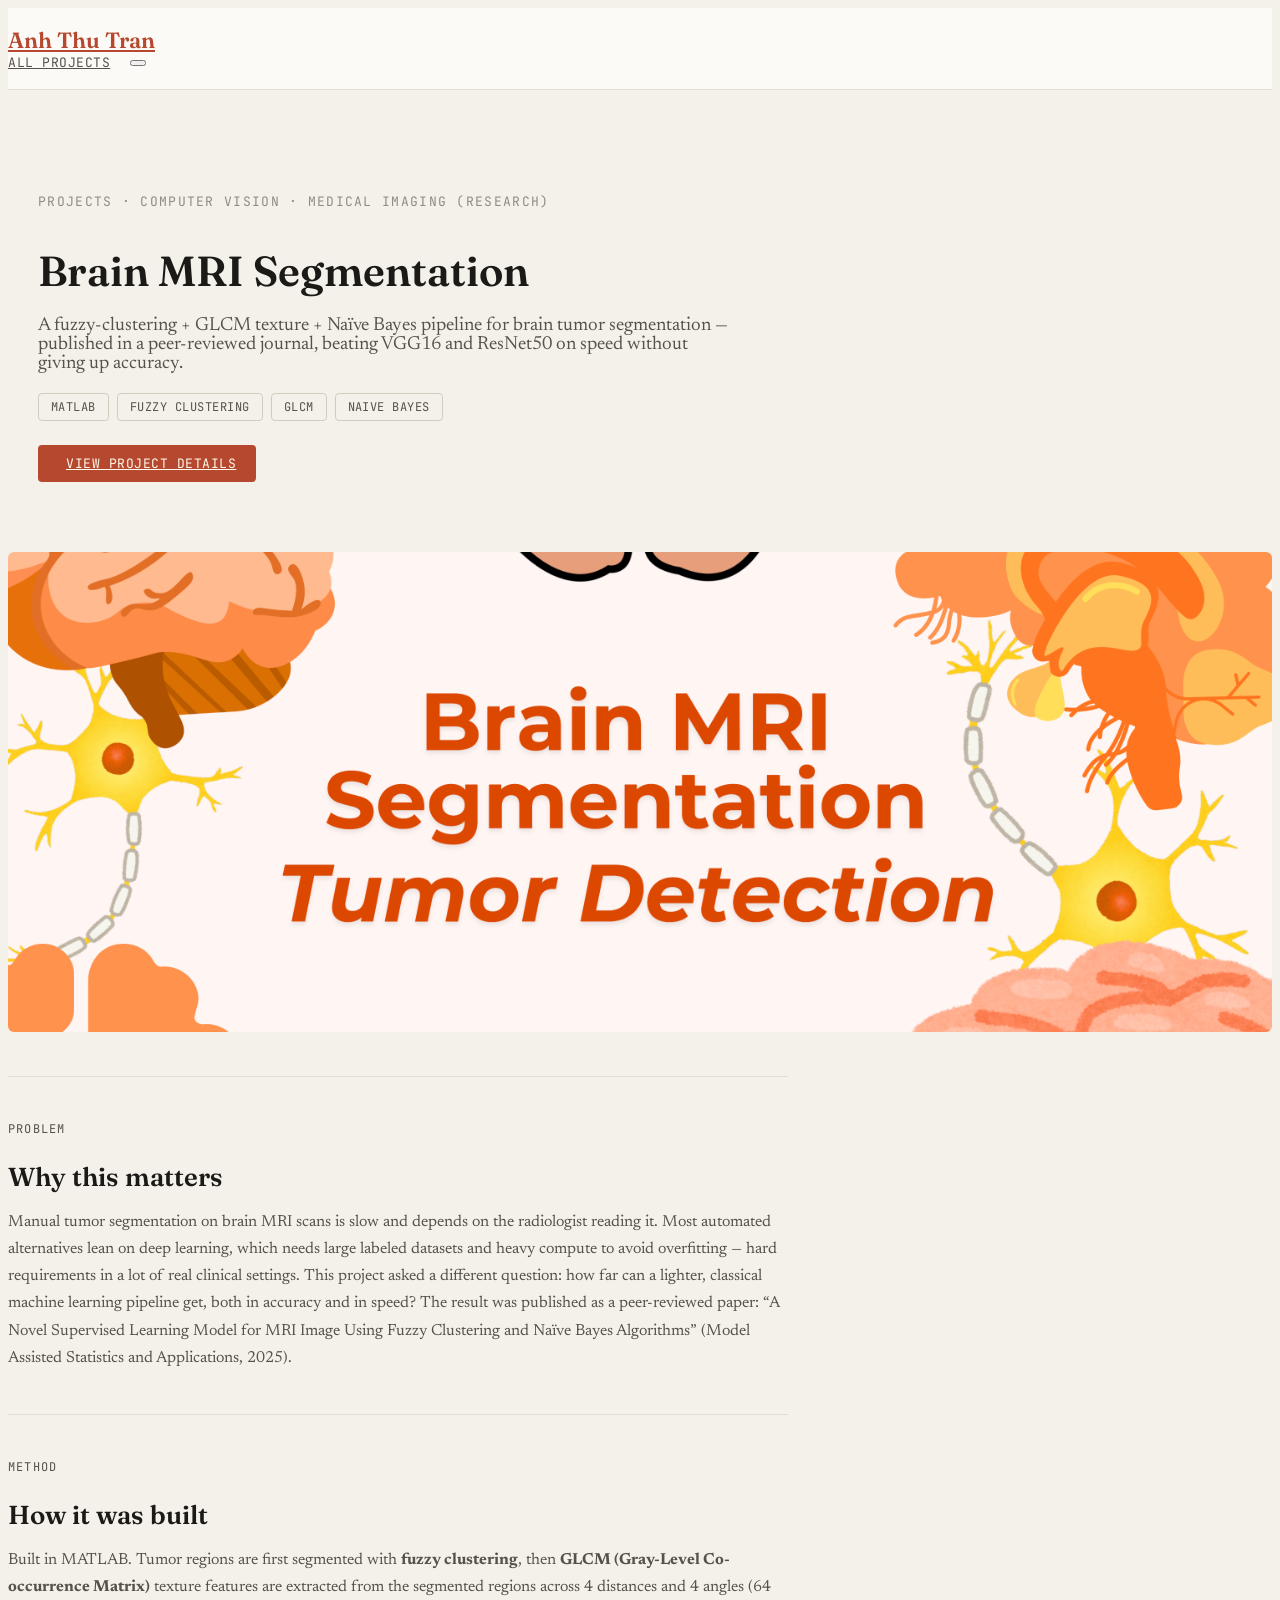
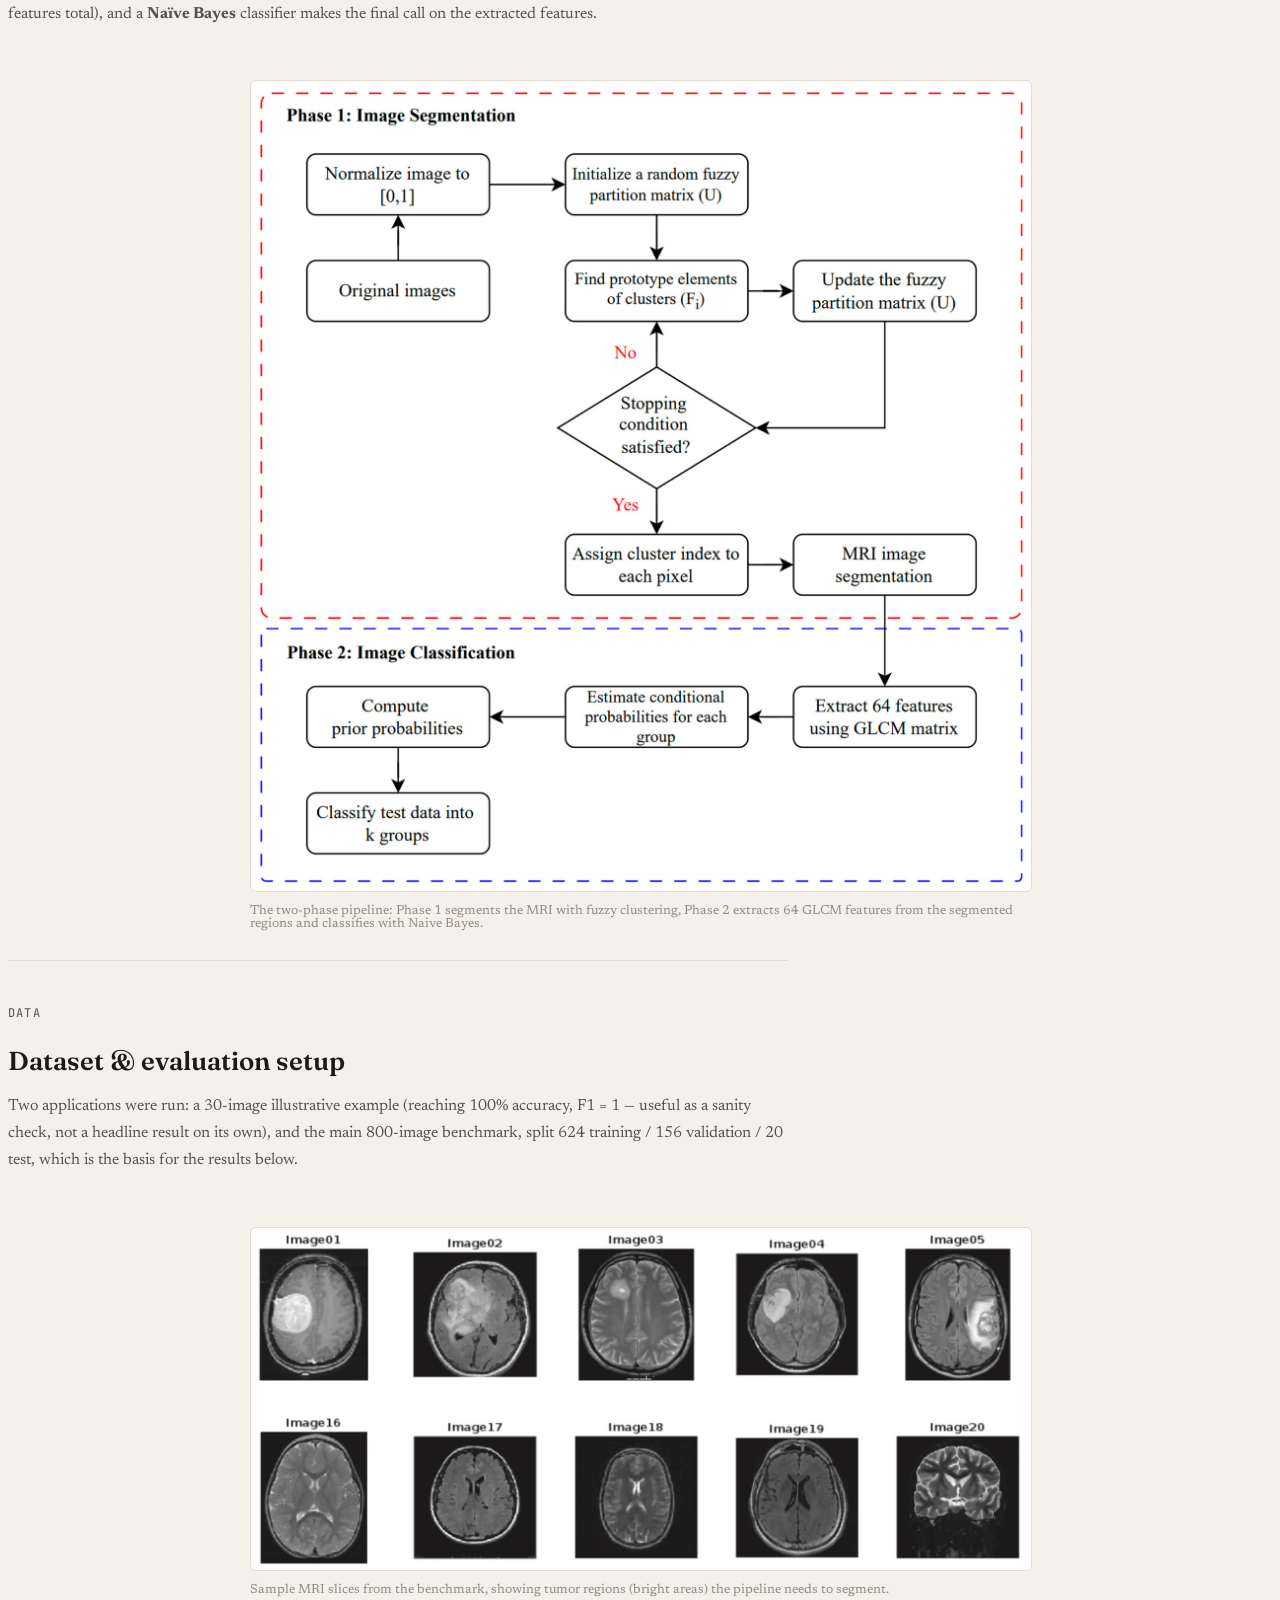
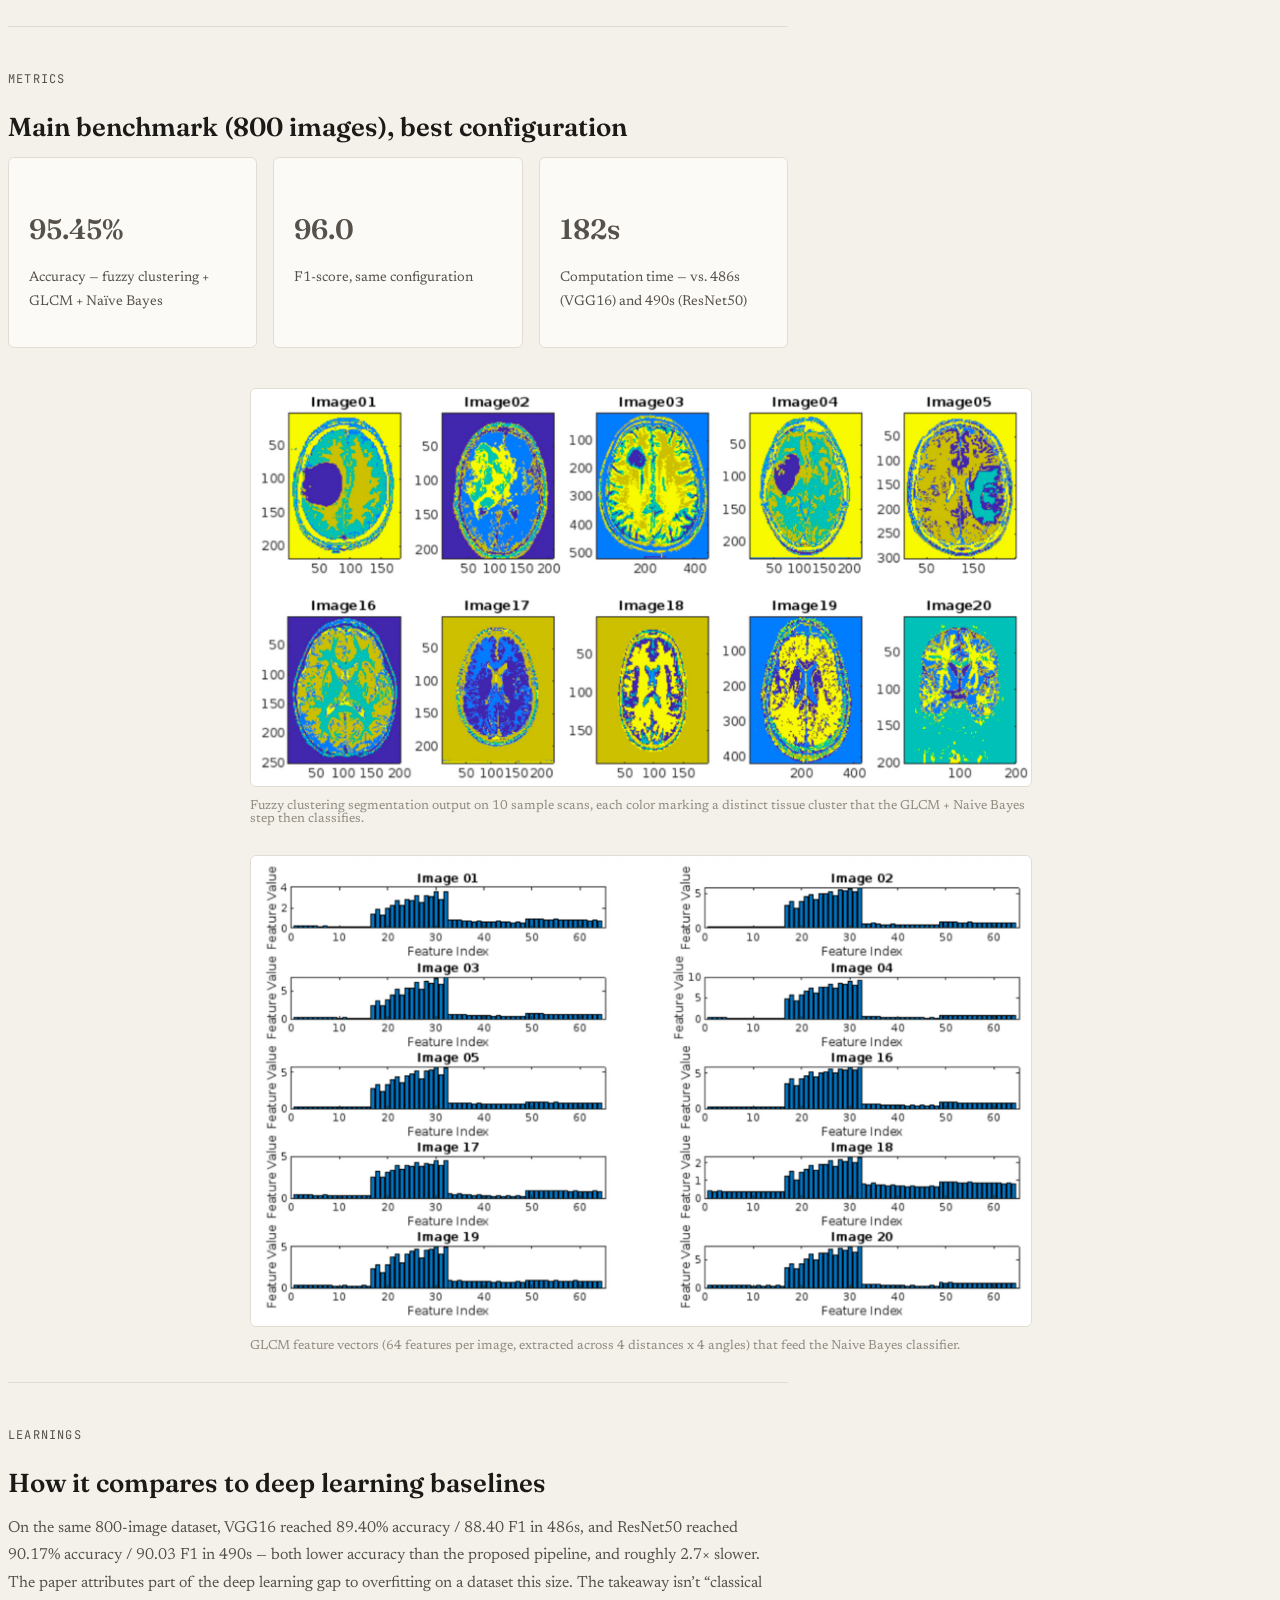
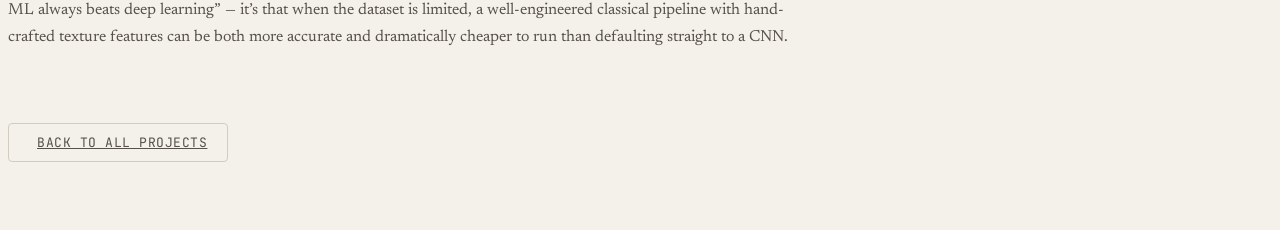
==== projects/brain-mri-segmentation.html @ 0e285e5b "Add project case-study pages with real charts, reorder & describe portfolio cards - Add 6 case-study" ====
<!DOCTYPE html>
<html lang="en">

<head>
  <script>
    (function () {
      var stored;
      try {
        stored = localStorage.getItem('theme');
      } catch (e) {
        stored = null;
      }
      var theme = stored || (window.matchMedia('(prefers-color-scheme: dark)').matches ? 'dark' : 'light');
      document.documentElement.setAttribute('data-theme', theme);
    })();
  </script>
  <link rel="icon" type="image/png" href="../favicon.png" />
  <meta charset="utf-8">
  <meta content="width=device-width, initial-scale=1.0" name="viewport">
  <title>Brain MRI Tumor Segmentation — Anh Thu Tran</title>
  <meta content="Case study: a fuzzy clustering + GLCM + Naive Bayes pipeline for brain MRI tumor segmentation, published in a peer-reviewed journal." name="description">
  <link
    href="https://fonts.googleapis.com/css2?family=Fraunces:opsz,wght@9..144,400;9..144,500;9..144,600&family=Newsreader:ital,opsz,wght@0,6..72,400;0,6..72,500;1,6..72,400&family=JetBrains+Mono:wght@400;500&display=swap"
    rel="stylesheet">
  <link href="../assets/vendor/bootstrap/css/bootstrap.min.css" rel="stylesheet">
  <link href="../assets/vendor/boxicons/css/boxicons.min.css" rel="stylesheet">
  <link href="../assets/css/style.css" rel="stylesheet">
  <link href="../assets/css/project-detail.css" rel="stylesheet">
</head>

<body class="project-page">

  <header class="project-topbar">
    <div class="container d-flex align-items-center justify-content-between">
      <a href="../index.html" class="project-topbar-brand">Anh Thu Tran</a>
      <div class="project-topbar-actions">
        <a href="../index.html#portfolio" class="project-back"><i class="bx bx-left-arrow-alt"></i> All Projects</a>
        <button type="button" id="theme-toggle" class="theme-toggle" aria-label="Toggle dark mode" title="Toggle dark mode">
          <i class="bx bx-moon"></i>
        </button>
      </div>
    </div>
  </header>

  <main class="project-detail">
    <section class="project-hero">
      <div class="container">
        <p class="project-eyebrow">Projects · Computer Vision · Medical Imaging (Research)</p>
        <h1>Brain MRI Segmentation</h1>
        <p class="project-tagline">A fuzzy-clustering + GLCM texture + Naïve Bayes pipeline for brain tumor segmentation — published in a peer-reviewed journal, beating VGG16 and ResNet50 on speed without giving up accuracy.</p>
        <div class="project-tags">
          <span>MATLAB</span>           <span>Fuzzy Clustering</span>           <span>GLCM</span>           <span>Naive Bayes</span>
        </div>
        <div class="project-links">
          <a href="https://drive.google.com/file/d/1sEVzjfC8QXPedDtXhEtJFzerBIo8bL_y/view?usp=sharing" target="_blank" class="project-btn"><i class="bx bx-file"></i> View Project Details</a>
        </div>
      </div>
    </section>

    <div class="project-hero-image container">
      <img src="../assets/img/project/brain-mri.png" alt="Brain MRI Segmentation cover" class="img-fluid">
    </div>

    <section class="project-section container">
      <p class="project-label">Problem</p>
      <h2>Why this matters</h2>
      <p>Manual tumor segmentation on brain MRI scans is slow and depends on the radiologist reading it. Most automated alternatives lean on deep learning, which needs large labeled datasets and heavy compute to avoid overfitting — hard requirements in a lot of real clinical settings. This project asked a different question: how far can a lighter, classical machine learning pipeline get, both in accuracy and in speed? The result was published as a peer-reviewed paper: “A Novel Supervised Learning Model for MRI Image Using Fuzzy Clustering and Naïve Bayes Algorithms” (Model Assisted Statistics and Applications, 2025).</p>
    </section>

    <section class="project-section container">
      <p class="project-label">Method</p>
      <h2>How it was built</h2>
      <p>Built in MATLAB. Tumor regions are first segmented with <strong>fuzzy clustering</strong>, then <strong>GLCM (Gray-Level Co-occurrence Matrix)</strong> texture features are extracted from the segmented regions across 4 distances and 4 angles (64 features total), and a <strong>Naïve Bayes</strong> classifier makes the final call on the extracted features.</p>
    </section>

    <div class="project-chart container">
      <img src="../assets/img/project/brain-mri-model-structure.png" alt="The two-phase pipeline: Phase 1 segments the MRI with fuzzy clustering, Phase 2 extracts 64 GLCM features from the segmented regions and classifies with Naive Bayes." class="img-fluid">
      <p class="project-chart-caption">The two-phase pipeline: Phase 1 segments the MRI with fuzzy clustering, Phase 2 extracts 64 GLCM features from the segmented regions and classifies with Naive Bayes.</p>
    </div>

    <section class="project-section container">
      <p class="project-label">Data</p>
      <h2>Dataset &amp; evaluation setup</h2>
      <p>Two applications were run: a 30-image illustrative example (reaching 100% accuracy, F1 = 1 — useful as a sanity check, not a headline result on its own), and the main 800-image benchmark, split 624 training / 156 validation / 20 test, which is the basis for the results below.</p>
    </section>

    <div class="project-chart container">
      <img src="../assets/img/project/brain-mri-data-sample.jpeg" alt="Sample MRI slices from the benchmark, showing tumor regions (bright areas) the pipeline needs to segment." class="img-fluid">
      <p class="project-chart-caption">Sample MRI slices from the benchmark, showing tumor regions (bright areas) the pipeline needs to segment.</p>
    </div>

    <section class="project-section project-section-results container">
      <p class="project-label">Metrics</p>
      <h2>Main benchmark (800 images), best configuration</h2>
      <div class="project-stat-grid">
        <div class="project-stat-card">
          <p class="project-stat-value">95.45%</p>
          <p class="project-stat-caption">Accuracy — fuzzy clustering + GLCM + Naïve Bayes</p>
        </div>         <div class="project-stat-card">
          <p class="project-stat-value">96.0</p>
          <p class="project-stat-caption">F1-score, same configuration</p>
        </div>         <div class="project-stat-card">
          <p class="project-stat-value">182s</p>
          <p class="project-stat-caption">Computation time — vs. 486s (VGG16) and 490s (ResNet50)</p>
        </div>
      </div>
    </section>

    <div class="project-chart container">
      <img src="../assets/img/project/brain-mri-segmentation-output.png" alt="Fuzzy clustering segmentation output on 10 sample scans, each color marking a distinct tissue cluster that the GLCM + Naive Bayes step then classifies." class="img-fluid">
      <p class="project-chart-caption">Fuzzy clustering segmentation output on 10 sample scans, each color marking a distinct tissue cluster that the GLCM + Naive Bayes step then classifies.</p>
    </div>

    <div class="project-chart container">
      <img src="../assets/img/project/brain-mri-glcm-features.png" alt="GLCM feature vectors (64 features per image, extracted across 4 distances x 4 angles) that feed the Naive Bayes classifier." class="img-fluid">
      <p class="project-chart-caption">GLCM feature vectors (64 features per image, extracted across 4 distances x 4 angles) that feed the Naive Bayes classifier.</p>
    </div>

    <section class="project-section container">
      <p class="project-label">Learnings</p>
      <h2>How it compares to deep learning baselines</h2>
      <p>On the same 800-image dataset, VGG16 reached 89.40% accuracy / 88.40 F1 in 486s, and ResNet50 reached 90.17% accuracy / 90.03 F1 in 490s — both lower accuracy than the proposed pipeline, and roughly 2.7× slower. The paper attributes part of the deep learning gap to overfitting on a dataset this size. The takeaway isn’t “classical ML always beats deep learning” — it’s that when the dataset is limited, a well-engineered classical pipeline with hand-crafted texture features can be both more accurate and dramatically cheaper to run than defaulting straight to a CNN.</p>
    </section>

    <div class="project-footer-nav container">
      <a href="../index.html#portfolio" class="project-btn project-btn-ghost"><i class="bx bx-left-arrow-alt"></i> Back to all projects</a>
    </div>
  </main>

  <script src="../assets/js/theme.js"></script>
</body>

</html>
---- assets/css/style.css ----
/**
* Template Name: Personal - v2.1.0
* Template URL: https://bootstrapmade.com/personal-free-resume-bootstrap-template/
* Author: BootstrapMade.com
* License: https://bootstrapmade.com/license/
*/

:root {
  --bg: #f4f1ea;
  --paper: #fbfaf6;
  --ink: #1c1a17;
  --ink-soft: #56514a;
  --ink-faint: #928b80;
  --line: #e2ddd2;
  --line-strong: #d2ccbe;
  --accent: #b5482e;
  --accent-soft: #e9d9d2;
  --accent-bright: #c9633f;
  --accent-strong: #9d3e28;
  --accent-deep: #8f3925;
  --good: #4f7a4a;
  --good-bright: #5d8a57;
  --good-deep: #37562f;
  --on-accent: #fff8ea;
}

:root[data-theme="dark"] {
  --bg: #1f1e1c;
  --paper: #2a2926;
  --ink: #ede9de;
  --ink-soft: #c9c6bd;
  --ink-faint: #8c8983;
  --line: #3a3936;
  --line-strong: #46453f;
  --accent: #d97757;
  --accent-soft: #3a2e28;
  --accent-bright: #e2916f;
  --accent-strong: #c8663f;
  --accent-deep: #b85f3f;
  --good: #6f9a68;
  --good-bright: #85b17d;
  --good-deep: #547d4d;
  --on-accent: #fff8ea;
}

/*--------------------------------------------------------------
# General
--------------------------------------------------------------*/
body {
  font-family: "Newsreader", Georgia, serif;
  color: var(--ink);
  position: relative;
  background: transparent;
}

body::before {
  content: "";
  position: fixed;
  background: var(--bg);
  background-size: cover;
  left: 0;
  right: 0;
  top: 0;
  height: 100vh;
}

@media (min-width: 1024px) {
  body::before {
    background-attachment: fixed;
  }
}

a {
  color: var(--accent);
}

a:hover {
  color: var(--accent);
  text-decoration: none;
}

h1, h2, h3, h4, h5, h6 {
  font-family: "Fraunces", Georgia, serif;
}

/*--------------------------------------------------------------
# Header
--------------------------------------------------------------*/
#header {
  transition: ease-in-out 0s;
  position: relative;
  height: 100vh;
  display: flex;
  align-items: center;
  z-index: 997;
  overflow-y: auto;
}

#header * {
  transition: ease-in-out 0s;
}

#header h1 {
  font-size: 48px;
  margin-top: 0px;
  padding: 0;
  line-height: 1;
  font-weight: 600;
  font-family: "Fraunces", Georgia, serif;
}

#header h1 a, #header h1 a:hover {
  color: var(--accent);
  line-height: 1;
  display: inline-block;
}

#header h2 {
  font-size: 24px;
  margin-top: 20px;
  color: var(--ink);
}

#header h2 span {
  color: var(--accent);
  border-bottom: 2px solid var(--accent-strong);
  padding-bottom: 6px;
}

#header img {
  padding: 0;
  margin: 0;
}

#header .social-links {
  margin-top: 40px;
  display: flex;
}

#header .social-links a {
  font-size: 16px;
  display: flex;
  justify-content: center;
  align-items: center;
  background: var(--good);
  color: var(--on-accent);
  line-height: 1;
  margin-right: 8px;
  border-radius: 50%;
  width: 40px;
  height: 40px;
}

#header .social-links a:hover {
  background: var(--accent-strong);
}

#header .theme-toggle {
  font-size: 16px;
  display: flex;
  justify-content: center;
  align-items: center;
  background: var(--accent);
  color: var(--on-accent);
  line-height: 1;
  border: none;
  border-radius: 50%;
  width: 40px;
  height: 40px;
  padding: 0;
  cursor: pointer;
  margin-top: 15px;
  transition: background 0.3s;
}

#header .theme-toggle:hover {
  background: var(--accent-strong);
}

#header.header-top .theme-toggle {
  margin-top: 0;
}

@media (max-width: 992px) {
  #header h1 {
    font-size: 36px;
  }
  #header h2 {
    font-size: 20px;
    line-height: 30px;
  }
  #header .social-links {
    margin-top: 15px;
  }
  #header .container {
    display: flex;
    flex-direction: column;
    align-items: center;
  }
}

/*--------------------------------------------------------------
# Navigation Menu
--------------------------------------------------------------*/
/* Desktop Navigation */
.nav-menu {
  margin-top: 35px;
}

.nav-menu ul {
  display: flex;
  margin: 0;
  padding: 0;
  list-style: none;
}

.nav-menu li + li {
  margin-left: 30px;
}

.nav-menu a {
  display: block;
  position: relative;
  color: var(--ink);
  font-size: 13px;
  font-family: "JetBrains Mono", monospace;
  font-weight: 500;
  text-transform: uppercase;
  letter-spacing: 0.04em;
}

.nav-menu a:before {
  content: "";
  position: absolute;
  width: 0;
  height: 2px;
  bottom: -4px;
  left: 0;
  background-color: var(--good);
  visibility: hidden;
  width: 0px;
  transition: all 0.3s ease-in-out 0s;
}

.nav-menu a:hover:before, .nav-menu li:hover > a:before, .nav-menu .active > a:before {
  visibility: visible;
  width: 25px;
}

.nav-menu a:hover, .nav-menu .active > a, .nav-menu li:hover > a {
  color: var(--accent);
  text-decoration: none;
}

/* Mobile Navigation */
.mobile-nav-toggle {
  position: fixed;
  right: 15px;
  top: 15px;
  z-index: 9998;
  border: 0;
  background: none;
  font-size: 24px;
  transition: all 0.4s;
  outline: none !important;
  line-height: 1;
  cursor: pointer;
  text-align: right;
}

.mobile-nav-toggle i {
  color: var(--accent);
}

.mobile-nav {
  position: fixed;
  top: 55px;
  right: 15px;
  bottom: 15px;
  left: 15px;
  z-index: 9999;
  overflow-y: auto;
  background: var(--paper);
  transition: ease-in-out 0s;
  opacity: 0;
  visibility: hidden;
  border-radius: 10px;
  padding: 10px 0;
  border: 2px solid rgba(255, 255, 255, 0.12);
}

.mobile-nav * {
  margin: 0;
  padding: 0;
  list-style: none;
}

.mobile-nav a {
  display: block;
  position: relative;
  color: var(--ink);
  padding: 10px 20px;
  font-weight: 500;
  outline: none;
}

.mobile-nav a:hover, .mobile-nav .active > a, .mobile-nav li:hover > a {
  color: var(--accent-strong);
  text-decoration: none;
}

.mobile-nav-overly {
  width: 100%;
  height: 100%;
  z-index: 9997;
  top: 0;
  left: 0;
  position: fixed;
  background: rgba(9, 9, 9, 0.6);
  overflow: hidden;
  display: none;
  transition: ease-in-out 0s;
}

.mobile-nav-active {
  overflow: hidden;
}

.mobile-nav-active .mobile-nav {
  opacity: 1;
  visibility: visible;
}

.mobile-nav-active .mobile-nav-toggle i {
  color: var(--ink);
}

/* Header Top */
#header.header-top {
  height: 90px;
  position: fixed;
  left: 0;
  top: 0;
  right: 0;
  background: var(--bg);
}

#header.header-top .social-links, #header.header-top h2 {
  display: none;
}

#header.header-top h1 {
  font-size: 22px;
  white-space: nowrap;
  flex-shrink: 0;
}

#header.header-top .container {
  display: flex;
  /* explicit row: overrides the 992px column rule for #header .container in the sticky state */
  flex-direction: row;
  align-items: center;
  justify-content: space-between;
  gap: 24px;
}

#header.header-top .nav-menu {
  margin: 0;
}

@media (max-width: 768px) {
  #header.header-top {
    height: 60px;
  }
  #header.header-top h1 {
    font-size: 18px;
  }
}

/*--------------------------------------------------------------
# Sections General
--------------------------------------------------------------*/
section {
  overflow: hidden;
  position: absolute;
  width: 100%;
  top: 140px;
  bottom: 100%;
  opacity: 0;
  z-index: 2;
}

section.section-show {
  top: 70px;
  bottom: auto;
  opacity: 1;
  padding-bottom: 0px;
}

section .container {
  background: rgba(0, 0, 0, 0);
  padding: 30px;
}

@media (max-width: 768px) {
  section {
    top: 120px;
  }
  section.section-show {
    top: 80px;
  }
}

.section-title h2 {
  font-size: 13px;
  font-weight: 500;
  padding: 0;
  line-height: 1px;
  margin: 0 0 20px 0;
  letter-spacing: 0.1em;
  text-transform: uppercase;
  color: var(--ink);
  font-family: "JetBrains Mono", monospace;
}

.section-title h2::after {
  content: "";
  width: 120px;
  height: 1px;
  display: inline-block;
  background: var(--line-strong);
  margin: 4px 10px;
}

.section-title p {
  margin: 0;
  margin: -15px 0 15px 0;
  font-size: 36px;
  font-weight: 600;
  text-transform: uppercase;
  font-family: "Fraunces", Georgia, serif;
  color: var(--ink);
}

/*--------------------------------------------------------------
# About
--------------------------------------------------------------*/
.about-me .content h3 {
  font-weight: 600;
  font-size: 26px;
  color: var(--accent-strong);
}

.about-me .content ul {
  list-style: none;
  padding: 0;
}

.about-me .content ul li {
  padding-bottom: 10px;
}

.about-me .content ul i {
  font-size: 20px;
  padding-right: 2px;
  color: var(--accent-strong);
}

.about-me .content p:last-child {
  margin-bottom: 0;
}

/*--------------------------------------------------------------
# Counts
--------------------------------------------------------------*/
.counts {
  padding: 70px 0 60px;
}

.counts .count-box {
  padding: 30px 30px 25px 30px;
  width: 100%;
  position: relative;
  text-align: center;
  background: rgba(255, 255, 255, 0.08);
}

.counts .count-box i {
  position: absolute;
  top: -25px;
  left: 50%;
  transform: translateX(-50%);
  font-size: 24px;
  background: ;
  padding: 12px;
  color: #930500;
  border-radius: 50px;
}

.counts .count-box span {
  font-size: 36px;
  display: block;
  font-weight: 600;
  color: #2c3f70;
}

.counts .count-box p {
  padding: 0;
  margin: 0;
  font-family: "Raleway", sans-serif;
  font-size: 14px;
}

/*--------------------------------------------------------------
# Skills
--------------------------------------------------------------*/
.skills .progress {
  height: 50px;
  display: block;
  background: none;
}

.skills .progress .skill {
  padding: 0;
  margin: 0 0 6px 0;
  text-transform: uppercase;
  display: block;
  font-weight: 600;
  font-family: "Poppins", sans-serif;
  color: #2c3f70;
}

.skills .progress .skill .val {
  float: right;
  font-style: normal;
}

.skills .progress-bar-wrap {
  background: rgba(255, 255, 255, 0.15);
}

.skills .progress-bar {
  width: 1px;
  height: 10px;
  transition: .9s;
  background-color: #930500;
}

/*--------------------------------------------------------------
# Interests
--------------------------------------------------------------*/
.interests .icon-box {
  display: flex;
  align-items: center;
  padding: 20px;
  background: var(--paper);
  transition: ease-in-out 0.3s;
}


.interests .icon-box i {
  font-size: 32px;
  padding-right: 10px;
  line-height: 1;
}

.interests .icon-box h3 {
  font-weight: 600;
  margin: 0;
  padding: 0;
  line-height: 1;
  font-size: 16px;
  color: var(--ink);
}

.interests .icon-box:hover {
  background: var(--accent-soft);
}

/*--------------------------------------------------------------
# Testimonials
--------------------------------------------------------------*/
.testimonials .testimonial-item {
  box-sizing: content-box;
  min-height: 320px;
}

.testimonials .testimonial-item .testimonial-img {
  width: 90px;
  border-radius: 50%;
  margin: -40px 0 0 40px;
  position: relative;
  z-index: 2;
  border: 6px solid rgba(255, 255, 255, 0.12);
}

.testimonials .testimonial-item h3 {
  font-size: 18px;
  font-weight: bold;
  margin: 10px 0 5px 45px;
  color: #2c3f70;
}

.testimonials .testimonial-item h4 {
  font-size: 14px;
  color: #999;
  margin: 0 0 0 45px;
}

.testimonials .testimonial-item .quote-icon-left, .testimonials .testimonial-item .quote-icon-right {
  color: rgba(255, 255, 255, 0.25);
  font-size: 26px;
}

.testimonials .testimonial-item .quote-icon-left {
  display: inline-block;
  left: -5px;
  position: relative;
}

.testimonials .testimonial-item .quote-icon-right {
  display: inline-block;
  right: -5px;
  position: relative;
  top: 10px;
}

.testimonials .testimonial-item p {
  font-style: italic;
  margin: 0 15px 0 15px;
  padding: 20px 20px 60px 20px;
  background: ;
  position: relative;
  border-radius: 6px;
  position: relative;
  z-index: 1;
}

.testimonials .owl-nav, .testimonials .owl-dots {
  margin-top: 5px;
  text-align: center;
}

.testimonials .owl-dot {
  display: inline-block;
  margin: 0 5px;
  width: 12px;
  height: 12px;
  border-radius: 50%;
  background-color: rgba(255, 255, 255, 0.3) !important;
}

.testimonials .owl-dot.active {
  background-color: #930500 !important;
}

@media (max-width: 767px) {
  .testimonials {
    margin: 30px 10px;
  }
}

/*--------------------------------------------------------------
# Resume
--------------------------------------------------------------*/
.resume .resume-title {
  font-size: 26px;
  font-weight: 700;
  margin-top: 20px;
  margin-bottom: 20px;
  color: #2c3f70;
}

.resume .resume-item {
  padding: 0 0 20px 20px;
  margin-top: -2px;
  border-left: 2px solid rgba(255, 255, 255, 0.2);
  position: relative;
}

.resume .resume-item h4 {
  line-height: 18px;
  font-size: 18px;
  font-weight: 600;
  text-transform: uppercase;
  font-family: "Poppins", sans-serif;
  color: #930500;
  margin-bottom: 10px;
}

.resume .resume-item h5 {
  font-size: 16px;
  background: rgba(255, 255, 255, 0.15);
  padding: 5px 15px;
  display: inline-block;
  font-weight: 600;
  margin-bottom: 10px;
}

.resume .resume-item ul {
  padding-left: 20px;
}

.resume .resume-item ul li {
  padding-bottom: 10px;
}

.resume .resume-item:last-child {
  padding-bottom: 0;
}

.resume .resume-item::before {
  content: "";
  position: absolute;
  width: 16px;
  height: 16px;
  border-radius: 50px;
  left: -9px;
  top: 0;
  background: #9e7f25;
  border: 2px solid #9e7f25;
}

/*--------------------------------------------------------------
# Services
--------------------------------------------------------------*/
.services .icon-box {
  text-align: center;
  background: var(--paper);
  padding: 40px 40px;
  transition: all ease-in-out 0.3s;
  margin: 10px
}

.services .icon-box .icon {
  margin: 0 auto;
  width: 64px;
  height: 64px;
  background: var(--accent-strong);
  border-radius: 5px;
  transition: all .3s ease-out 0s;
  display: flex;
  align-items: center;
  justify-content: center;
  margin-bottom: 20px;
  transform-style: preserve-3d;
}

.services .icon-box .icon i {
  color: var(--on-accent);
  font-size: 28px;
}

.services .icon-box .icon::before {
  position: absolute;
  content: '';
  left: -8px;
  top: -8px;
  height: 100%;
  width: 100%;
  background: rgba(255, 255, 255, 0.15);
  border-radius: 5px;
  transition: all .3s ease-out 0s;
  transform: translateZ(-1px);
}

.services .icon-box h4 {
  font-weight: 600;
  margin-bottom: 15px;
  font-size: 24px;
}

.services .icon-box h4 a {
  color: var(--ink);
}

.services .icon-box p {
  line-height: 24px;
  font-size: 14px;
  margin-bottom: 0;
}

.services .icon-box:hover {
  background: var(--accent-soft);
  border-color: var(--accent-strong);
}

.services .icon-box:hover .icon {
  background: var(--ink);
}

.services .icon-box:hover .icon i {
  color: var(--accent-strong);
}

.services .icon-box:hover .icon::before {
  background: var(--accent-soft);
}

.services .icon-box:hover h4 a, .services .icon-box:hover p {
  color: var(--accent);
}

.services .icon-box.text-left {
  text-align: left;
}

.services .icon-box.text-left .icon {
  margin: 0 0 20px 0;
}

/* Collapsible cert details styling */
.cert-details {
  border-top: 1px solid var(--line);
  margin-top: 15px;
  padding-top: 15px;
}

.cert-details summary {
  list-style: none; /* Hide default arrow */
  display: flex;
  align-items: center;
  justify-content: space-between;
  cursor: pointer;
  color: var(--accent);
  font-weight: 500;
  font-size: 14px;
  user-select: none;
  outline: none;
}

.cert-details summary::-webkit-details-marker {
  display: none; /* Hide default arrow in Safari */
}

.cert-details summary::after {
  content: "+";
  font-size: 16px;
  font-weight: bold;
  transition: transform 0.2s ease;
  color: var(--accent);
}

.cert-details[open] summary::after {
  content: "−";
}

.cert-details .description {
  margin-top: 12px;
  animation: slideDown 0.25s ease-out;
}

@keyframes slideDown {
  from {
    opacity: 0;
    transform: translateY(-5px);
  }
  to {
    opacity: 1;
    transform: translateY(0);
  }
}

/*--------------------------------------------------------------
# Portfolio
--------------------------------------------------------------*/
.portfolio .portfolio-item {
  margin-bottom: 30px;
}

.portfolio .portfolio-item h4 {
  display: flex;
  align-items: center;
  justify-content: center;
  min-height: 58px;
  margin-bottom: 15px;
  padding: 0 10px;
}

.portfolio #portfolio-flters {
  padding: 0;
  margin: 0 auto 15px auto;
  list-style: none;
  text-align: center;
  border-radius: 50px;
  padding: 2px 15px;
}

.portfolio #portfolio-flters li {
  cursor: pointer;
  display: inline-block;
  padding: 8px 16px 10px 16px;
  font-size: 12px;
  font-weight: 500;
  line-height: 1;
  text-transform: uppercase;
  letter-spacing: 0.04em;
  font-family: "JetBrains Mono", monospace;
  color: var(--ink);
  background: ;
  margin: 0 3px 10px 3px;
  transition: all 0.3s ease-in-out;
  border-radius: 4px;
}

.portfolio #portfolio-flters li:hover, .portfolio #portfolio-flters li.filter-active {
  background: var(--accent-strong);
  color: var(--on-accent);
}

.portfolio #portfolio-flters li:last-child {
  margin-right: 0;
}

.portfolio .portfolio-wrap {
  transition: 0.3s;
  position: relative;
  overflow: hidden;
  z-index: 1;
  background: rgba(0, 0, 0, 0.6);
  aspect-ratio: 16 / 9;
}

.portfolio .portfolio-wrap img {
  width: 100%;
  height: 100%;
  object-fit: cover;
}

.portfolio .portfolio-wrap::before {
  content: "";
  background: rgba(0, 0, 0, 0.6);
  position: absolute;
  left: 30px;
  right: 30px;
  top: 30px;
  bottom: 30px;
  transition: all ease-in-out 0.3s;
  z-index: 2;
  opacity: 0;
}

.portfolio .portfolio-wrap .portfolio-info {
  opacity: 0;
  position: absolute;
  top: 0;
  left: 0;
  right: 0;
  bottom: 0;
  text-align: center;
  z-index: 3;
  transition: all ease-in-out 0.3s;
  display: flex;
  flex-direction: column;
  justify-content: center;
  align-items: center;
}

.portfolio .portfolio-wrap .portfolio-info::before {
  display: block;
  content: "";
  width: 48px;
  height: 48px;
  position: absolute;
  top: 35px;
  left: 35px;
  border-top: 3px solid var(--on-accent);
  border-left: 3px solid var(--on-accent);
  transition: all 0.5s ease 0s;
  z-index: 9994;
}

.portfolio .portfolio-wrap .portfolio-info::after {
  display: block;
  content: "";
  width: 48px;
  height: 48px;
  position: absolute;
  bottom: 35px;
  right: 35px;
  border-bottom: 3px solid var(--on-accent);
  border-right: 3px solid var(--on-accent);
  transition: all 0.5s ease 0s;
  z-index: 9994;
}

.portfolio .portfolio-wrap .portfolio-info h4 {
  font-size: 20px;
  color: var(--on-accent);
  font-weight: 600;
  font-family: "Fraunces", Georgia, serif;
}

.portfolio .portfolio-wrap .portfolio-info p {
  color: var(--on-accent);
  font-size: 14px;
  text-transform: uppercase;
  padding: 0;
  margin: 0;
}

.portfolio .portfolio-wrap .portfolio-info p.portfolio-desc {
  text-transform: none;
  font-size: 12px;
  line-height: 1.4;
  font-weight: 400;
  margin: 8px 0 0;
  padding: 0 8px;
  opacity: 0.92;
  display: -webkit-box;
  -webkit-line-clamp: 3;
  -webkit-box-orient: vertical;
  overflow: hidden;
}

.portfolio .portfolio-wrap .portfolio-links {
  text-align: center;
  z-index: 4;
}

.portfolio .portfolio-wrap .portfolio-links a {
  color: var(--on-accent);
  margin: 0 2px;
  font-size: 28px;
  display: inline-block;
  transition: 0.3s;
}

.portfolio .portfolio-wrap .portfolio-links a:hover {
  color: var(--accent-bright);
}

.portfolio .portfolio-wrap:hover::before {
  top: 0;
  left: 0;
  right: 0;
  bottom: 0;
  opacity: 1;
}

.portfolio .portfolio-wrap:hover .portfolio-info {
  opacity: 1;
}

.portfolio .portfolio-wrap:hover .portfolio-info::before {
  top: 15px;
  left: 15px;
}

.portfolio .portfolio-wrap:hover .portfolio-info::after {
  bottom: 15px;
  right: 15px;
}

/*--------------------------------------------------------------
# Contact
--------------------------------------------------------------*/
.contact .info-box {
  color: var(--ink-soft);
  padding: 20px;
  width: 100%;
  background: var(--paper);
}

.contact .info-box i.bx {
  font-size: 24px;
  color: var(--ink-soft);
  border-radius: 50%;
  padding: 14px;
  float: left;
  background: rgba(255, 255, 255, 0.1);
}

.contact .info-box h3 {
  font-size: 20px;
  color: var(--ink);
  font-weight: 600;
  margin: 10px 0 8px 68px;
}

.contact .info-box p {
  padding: 0;
  color: var(--ink-soft);
  line-height: 24px;
  font-size: 14px;
  margin: 0 0 0 68px;
}

.contact .info-box .social-links {
  margin: 5px 0 0 68px;
  display: flex;
}

.contact .info-box .social-links a {
  font-size: 18px;
  display: inline-block;
  color: var(--ink-soft);
  line-height: 1;
  margin-right: 12px;
  transition: 0.3s;
}

.contact .info-box .social-links a:hover {
  color: var(--accent);
}

.contact .php-email-form {
  padding: 30px;
  background: rgba(255, 255, 255, 0.08);
}

.contact .php-email-form .validate {
  display: none;
  color: red;
  margin: 0 0 15px 0;
  font-weight: 400;
  font-size: 13px;
}

.contact .php-email-form .error-message {
  display: none;
  background: rgba(255, 255, 255, 0.08);
  background: #ed3c0d;
  text-align: center;
  padding: 15px;
  font-weight: 600;
}

.contact .php-email-form .sent-message {
  display: none;
  background: rgba(255, 255, 255, 0.08);
  background: #930500;
  text-align: center;
  padding: 15px;
  font-weight: 600;
}

.contact .php-email-form .loading {
  display: none;
  background: rgba(255, 255, 255, 0.08);
  text-align: center;
  padding: 15px;
}

.contact .php-email-form .loading:before {
  content: "";
  display: inline-block;
  border-radius: 50%;
  width: 24px;
  height: 24px;
  margin: 0 10px -6px 0;
  border: 3px solid #930500;
  border-top-color: #eee;
  -webkit-animation: animate-loading 1s linear infinite;
  animation: animate-loading 1s linear infinite;
}

.contact .php-email-form input, .contact .php-email-form textarea {
  border-radius: 0;
  box-shadow: none;
  font-size: 14px;
  background: rgba(255, 255, 255, 0.08);
  border: 0;
  transition: 0.3s;
  color: #2c3f70;
}

.contact .php-email-form input:focus, .contact .php-email-form textarea:focus {
  background-color: rgba(255, 255, 255, 0.11);
}

.contact .php-email-form input::-webkit-input-placeholder, .contact .php-email-form textarea::-webkit-input-placeholder {
  color: rgba(255, 255, 255, 0.3);
  opacity: 1;
}

.contact .php-email-form input::-moz-placeholder, .contact .php-email-form textarea::-moz-placeholder {
  color: rgba(255, 255, 255, 0.3);
  opacity: 1;
}

.contact .php-email-form input:-ms-input-placeholder, .contact .php-email-form textarea:-ms-input-placeholder {
  color: rgba(255, 255, 255, 0.3);
  opacity: 1;
}

.contact .php-email-form input::-ms-input-placeholder, .contact .php-email-form textarea::-ms-input-placeholder {
  color: rgba(255, 255, 255, 0.3);
  opacity: 1;
}

.contact .php-email-form input::placeholder, .contact .php-email-form textarea::placeholder {
  color: rgba(255, 255, 255, 0.3);
  opacity: 1;
}

.contact .php-email-form input {
  padding: 20px 15px;
}

.contact .php-email-form textarea {
  padding: 12px 15px;
}

.contact .php-email-form button[type="submit"] {
  background: #930500;
  border: 0;
  padding: 10px 30px;
  color: #2c3f70;
  transition: 0.4s;
  border-radius: 4px;
}

.contact .php-email-form button[type="submit"]:hover {
  background: #15bb62;
}

@-webkit-keyframes animate-loading {
  0% {
    transform: rotate(0deg);
  }
  100% {
    transform: rotate(360deg);
  }
}

@keyframes animate-loading {
  0% {
    transform: rotate(0deg);
  }
  100% {
    transform: rotate(360deg);
  }
}

/*--------------------------------------------------------------
# Credits
--------------------------------------------------------------*/
.credits {
  position: fixed;
  right: 15px;
  bottom: 15px;
  font-size: 13px;
  color: #2c3f70;
  z-index: 1;
}

.credits a {
  color: #930500;
  transition: 0.3s;
}

.credits a:hover {
  color: #2c3f70;
}

@media (max-width: 992px) {
  .credits {
    left: 50%;
    right: 0;
    transform: translateX(-50%);
  }
}

.icofont-rounded-right:before {
  color: var(--good);
}

/* Portfolio card titles are now links to the case-study page — keep them
   looking like plain titles, with a subtle hover cue instead of default
   link styling. */
.portfolio .portfolio-item h4 a {
  color: inherit;
  text-decoration: none;
}

.portfolio .portfolio-item h4 a:hover {
  color: var(--accent);
  text-decoration: underline;
}
---- assets/css/project-detail.css ----
/*--------------------------------------------------------------
# Project detail pages
--------------------------------------------------------------*/
body:has(.project-detail) {
  background: var(--bg);
}

.project-topbar {
  border-bottom: 1px solid var(--line);
  padding: 18px 0;
  background: var(--paper);
}

.project-topbar-brand {
  font-family: "Fraunces", Georgia, serif;
  font-size: 22px;
  font-weight: 600;
  color: var(--accent);
}

.project-topbar-brand:hover {
  color: var(--accent);
}

.project-topbar-actions {
  display: flex;
  align-items: center;
  gap: 20px;
}

.project-back {
  font-family: "JetBrains Mono", monospace;
  font-size: 13px;
  text-transform: uppercase;
  letter-spacing: 0.04em;
  color: var(--ink-soft);
}

.project-back:hover {
  color: var(--accent);
}

.project-hero {
  padding-top: 60px;
  padding-bottom: 30px;
}

.project-eyebrow {
  font-family: "JetBrains Mono", monospace;
  font-size: 13px;
  text-transform: uppercase;
  letter-spacing: 0.1em;
  color: var(--ink-faint);
  margin-bottom: 10px;
}

.project-hero h1 {
  font-size: 42px;
  font-weight: 600;
  margin-bottom: 16px;
}

.project-tagline {
  font-size: 19px;
  color: var(--ink-soft);
  max-width: 700px;
  margin-bottom: 20px;
}

.project-tags {
  display: flex;
  flex-wrap: wrap;
  gap: 8px;
  margin-bottom: 24px;
}

.project-tags span {
  font-family: "JetBrains Mono", monospace;
  font-size: 12px;
  text-transform: uppercase;
  letter-spacing: 0.04em;
  padding: 5px 12px;
  border: 1px solid var(--line-strong);
  border-radius: 4px;
  color: var(--ink-soft);
}

.project-links {
  margin-bottom: 10px;
}

.project-btn {
  display: inline-flex;
  align-items: center;
  gap: 8px;
  padding: 10px 20px;
  background: var(--accent);
  color: var(--on-accent);
  border-radius: 4px;
  font-family: "JetBrains Mono", monospace;
  font-size: 13px;
  text-transform: uppercase;
  letter-spacing: 0.04em;
}

.project-btn:hover {
  background: var(--accent-strong);
  color: var(--on-accent);
}

.project-btn-ghost {
  background: transparent;
  border: 1px solid var(--line-strong);
  color: var(--ink-soft);
}

.project-btn-ghost:hover {
  border-color: var(--accent);
  color: var(--accent);
  background: transparent;
}

.project-hero-image {
  margin-bottom: 40px;
}

.project-hero-image img {
  width: 100%;
  max-height: 480px;
  object-fit: cover;
  border-radius: 6px;
}

.project-section {
  padding-top: 30px;
  padding-bottom: 30px;
  border-top: 1px solid var(--line);
  max-width: 780px;
}

.project-section h2 {
  font-size: 26px;
  font-weight: 600;
  margin-bottom: 14px;
}

.project-section p {
  color: var(--ink-soft);
  line-height: 1.7;
  margin-bottom: 12px;
}

.project-label {
  font-family: "JetBrains Mono", monospace;
  font-size: 12px;
  text-transform: uppercase;
  letter-spacing: 0.1em;
  color: var(--accent);
  margin-bottom: 6px;
}

.project-stat-grid {
  display: grid;
  grid-template-columns: repeat(3, 1fr);
  gap: 16px;
  margin-top: 10px;
}

@media (max-width: 768px) {
  .project-stat-grid {
    grid-template-columns: 1fr;
  }
}

.project-stat-card {
  background: var(--paper);
  border: 1px solid var(--line);
  border-radius: 6px;
  padding: 20px;
}

.project-stat-value {
  font-family: "Fraunces", Georgia, serif;
  font-size: 28px;
  font-weight: 600;
  color: var(--ink);
  margin-bottom: 6px;
}

.project-stat-caption {
  font-size: 14px;
  color: var(--ink-soft);
  margin-bottom: 0;
}

.project-image-placeholder {
  border: 1px dashed var(--line-strong);
  border-radius: 6px;
  padding: 30px;
  margin: 10px auto 30px;
  max-width: 780px;
  background: var(--paper);
}

.project-image-placeholder p {
  font-family: "JetBrains Mono", monospace;
  font-size: 13px;
  color: var(--ink-faint);
  margin: 0;
}

.project-footer-nav {
  padding-top: 30px;
  padding-bottom: 60px;
}

/* Override the single-page-app section rules (position:absolute; opacity:0)
   from style.css — this is a normal static page, not the SPA home page. */
.project-detail,
.project-detail section {
  position: static;
  opacity: 1;
  top: auto;
  bottom: auto;
  overflow: visible;
  z-index: auto;
  width: auto;
}

/* Disable the SPA home page's fixed full-height background pseudo-element —
   it only covers the first 100vh and was hiding the topbar/hero on this
   normal-flow static page. */
body.project-page::before {
  content: none;
}

body.project-page {
  background: var(--bg);
}

.project-chart {
  max-width: 780px;
  margin: 10px auto 30px;
}

.project-chart img {
  width: 100%;
  border: 1px solid var(--line);
  border-radius: 6px;
  background: #fff;
}

.project-chart-caption {
  font-size: 13px;
  color: var(--ink-faint);
  margin-top: 8px;
  margin-bottom: 0;
}
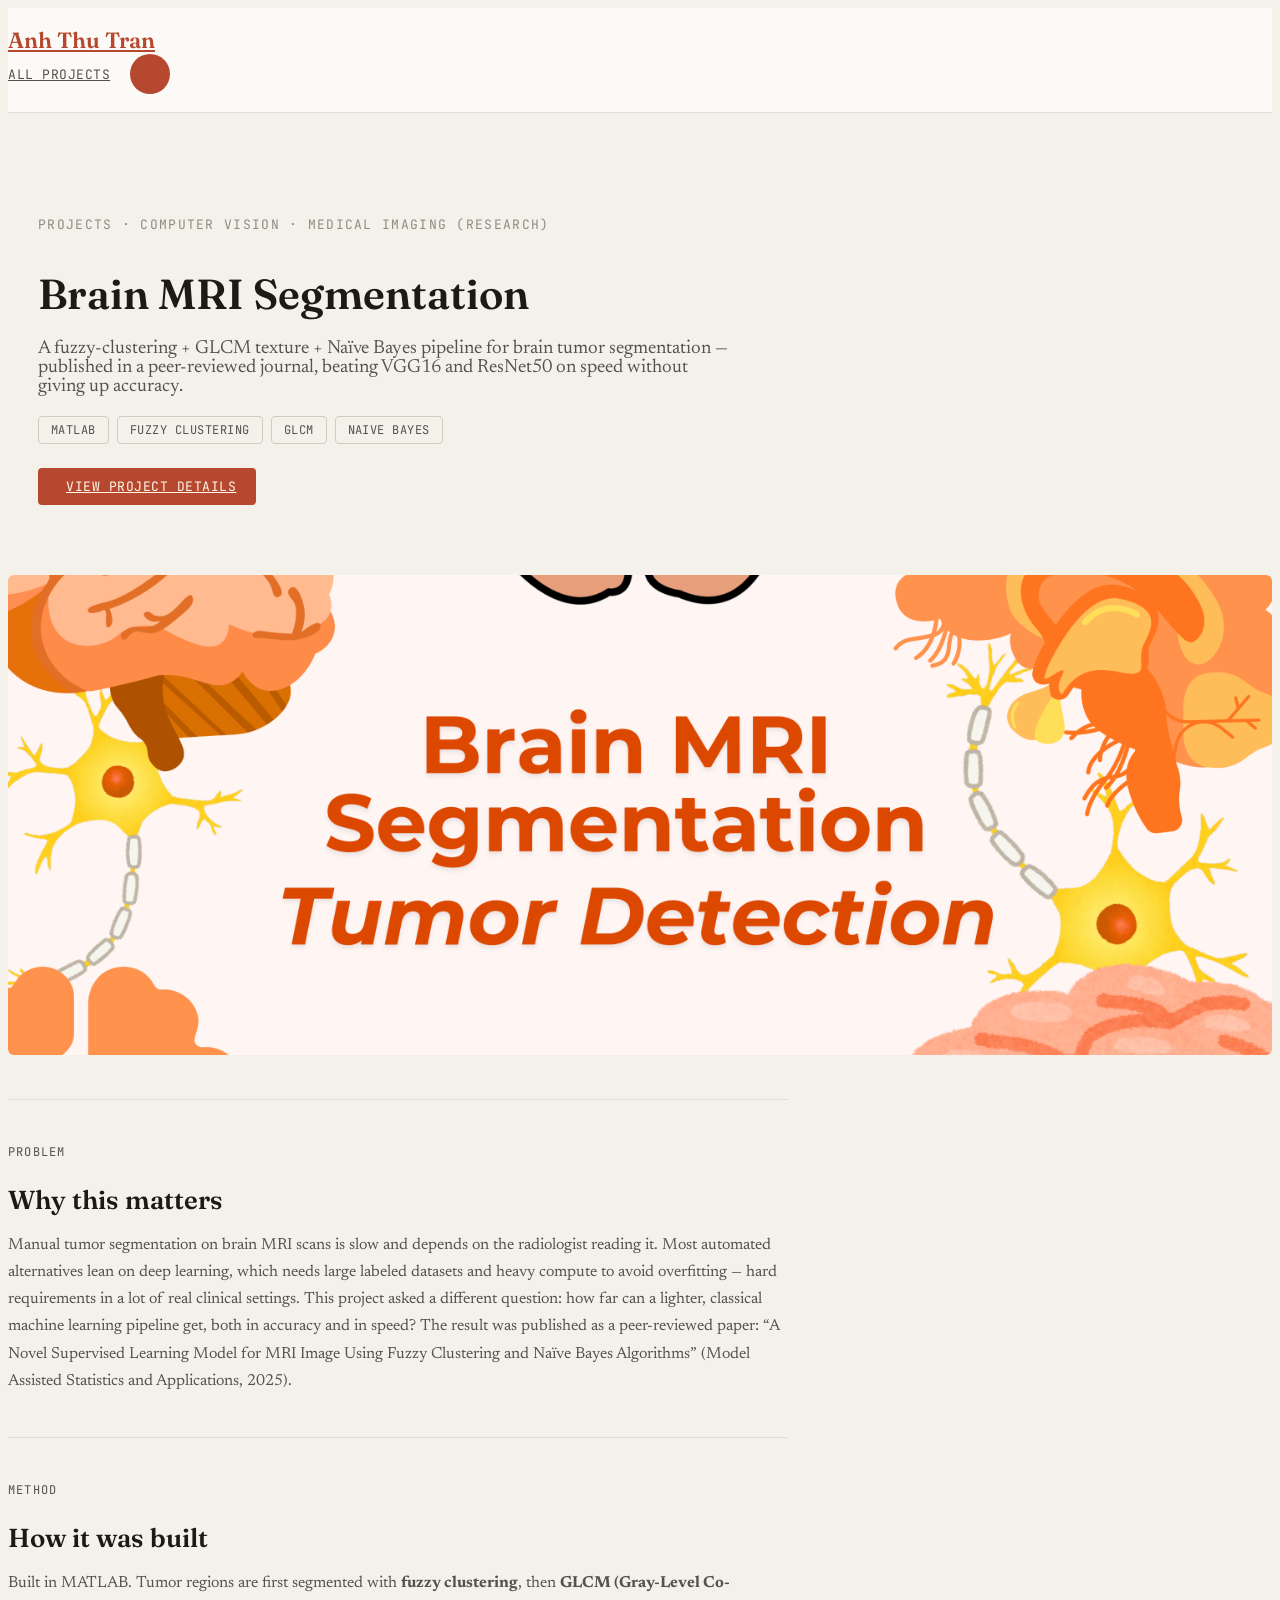
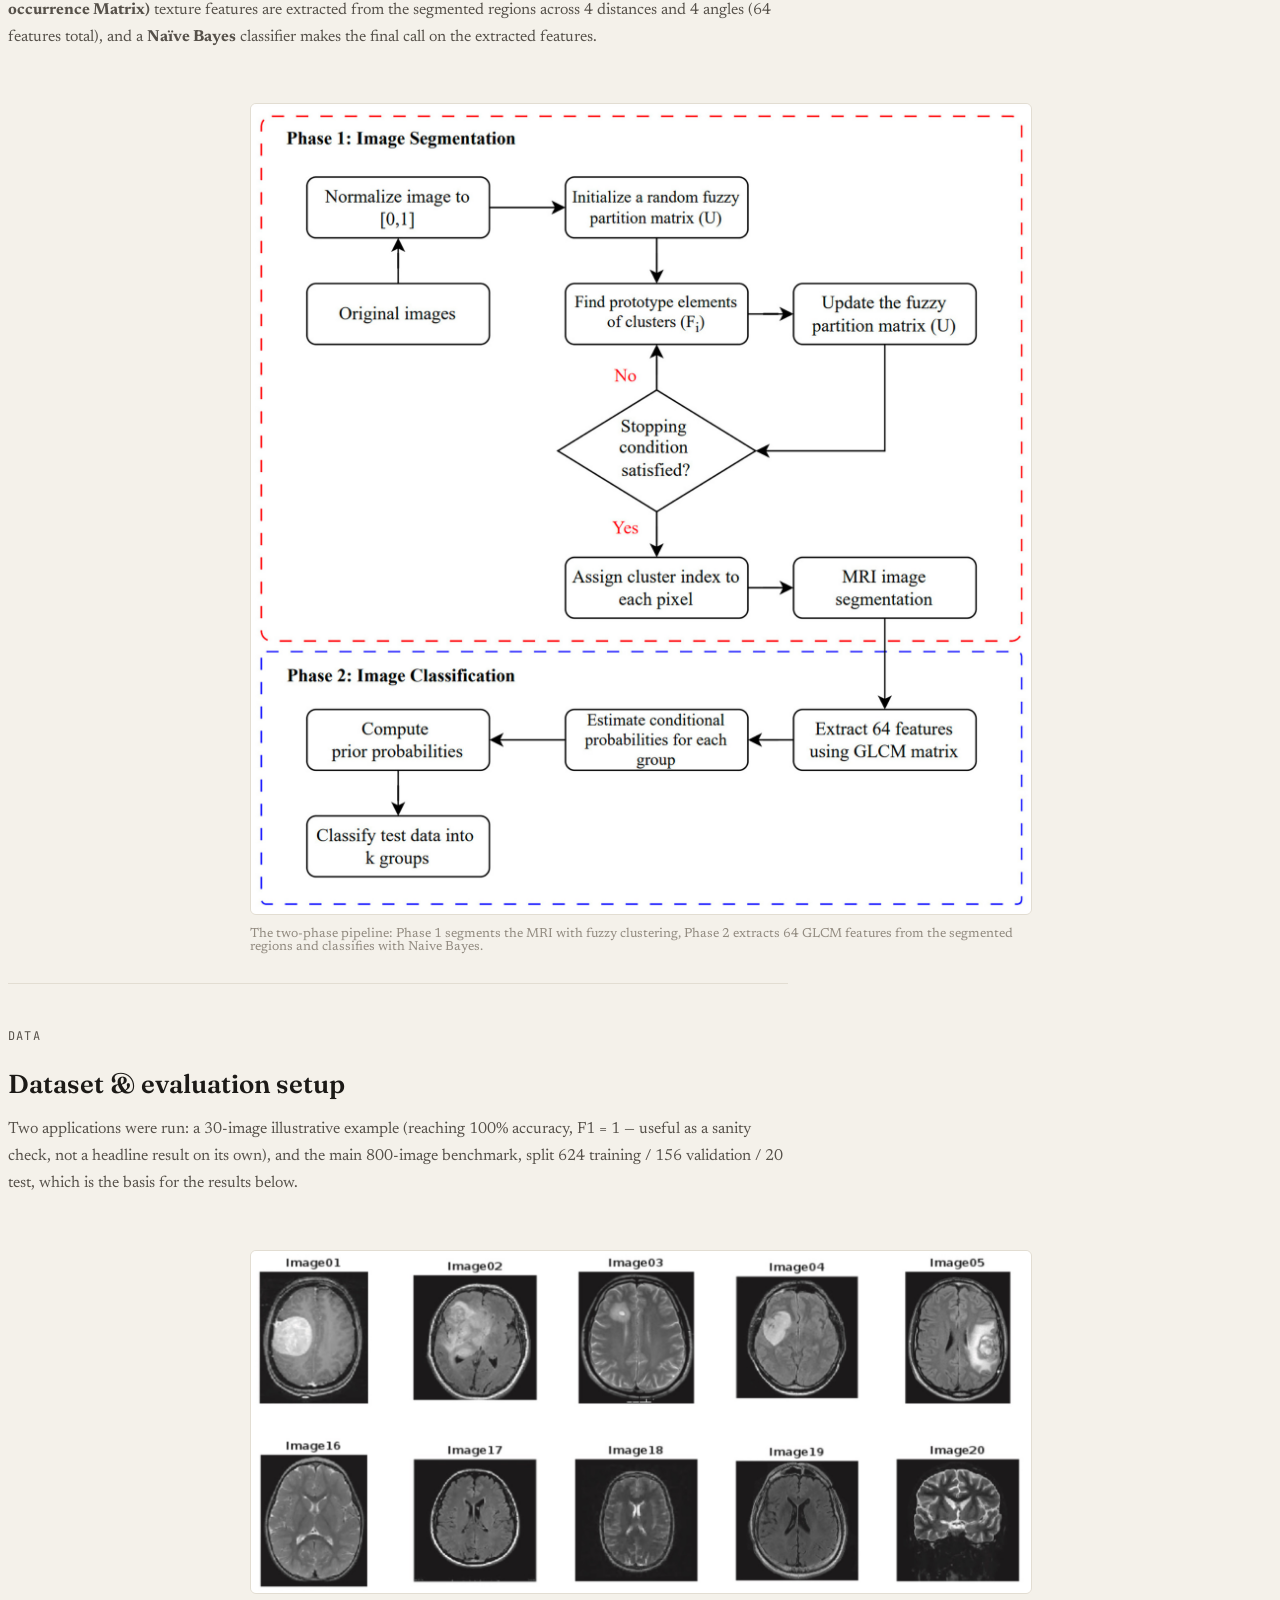
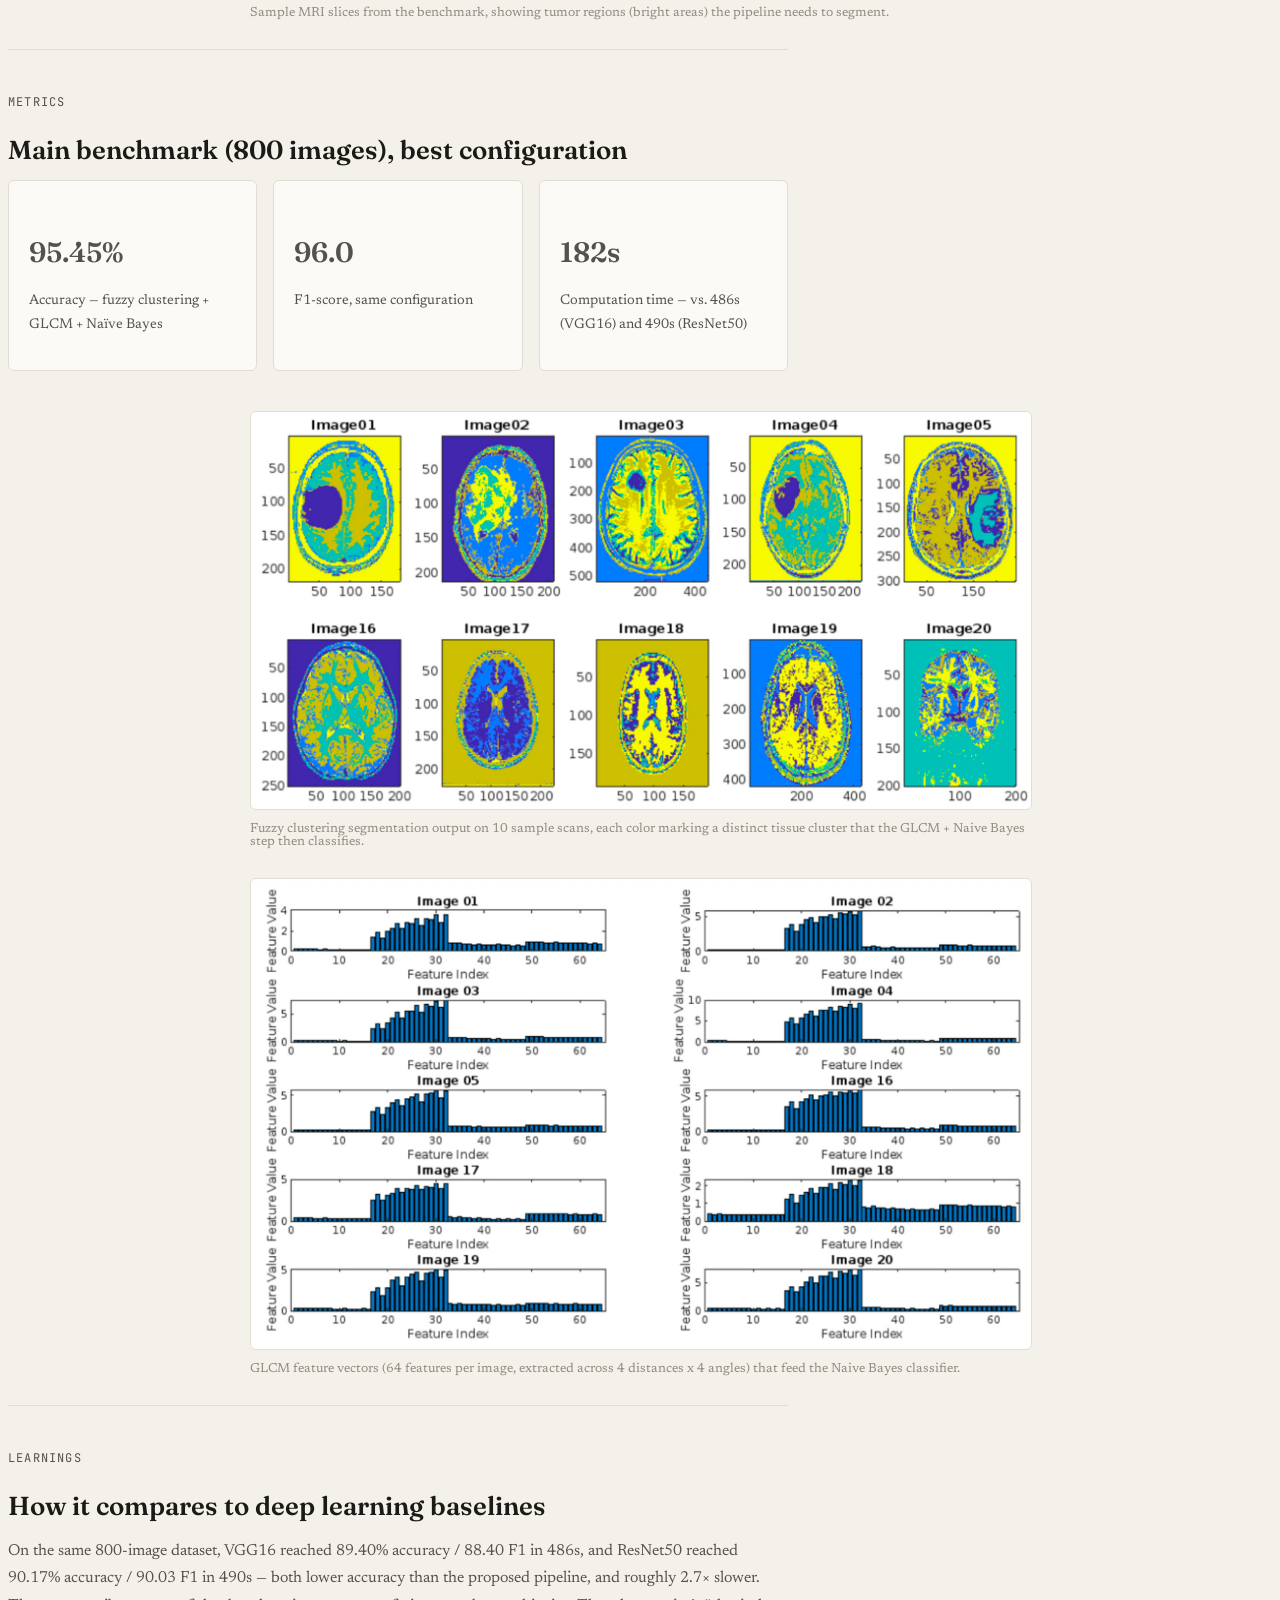
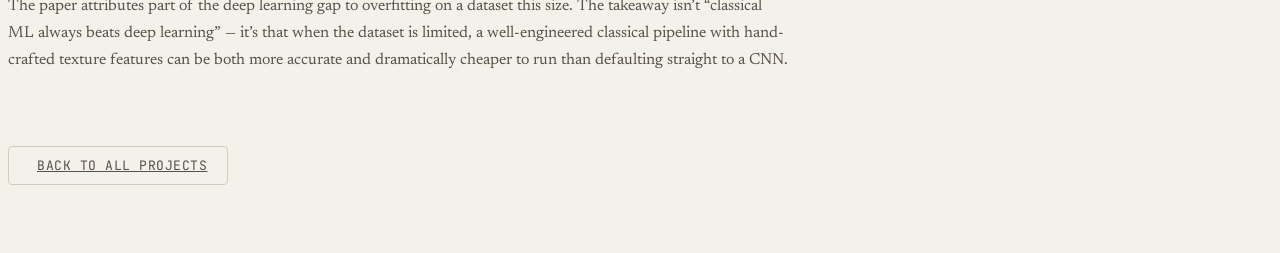
==== commit 2f102068: "Cache-bust CSS links to fix stale-CSS reports on local reload Added a ?v= query string to the style." ====
--- a/projects/brain-mri-segmentation.html
+++ b/projects/brain-mri-segmentation.html
@@ -24,8 +24,8 @@
     rel="stylesheet">
   <link href="../assets/vendor/bootstrap/css/bootstrap.min.css" rel="stylesheet">
   <link href="../assets/vendor/boxicons/css/boxicons.min.css" rel="stylesheet">
-  <link href="../assets/css/style.css" rel="stylesheet">
-  <link href="../assets/css/project-detail.css" rel="stylesheet">
+  <link href="../assets/css/style.css?v=20260909a" rel="stylesheet">
+  <link href="../assets/css/project-detail.css?v=20260909a" rel="stylesheet">
 </head>
 
 <body class="project-page">
--- a/assets/css/style.css
+++ b/assets/css/style.css
@@ -1278,3 +1278,78 @@
   color: var(--accent);
   text-decoration: underline;
 }
+
+/* ===== Education cards (side-by-side, collapsible detail) ===== */
+.education-card {
+  background: var(--paper);
+  border-radius: 8px;
+  overflow: hidden;
+  height: 100%;
+  box-shadow: 0 1px 3px rgba(0, 0, 0, 0.08);
+  display: flex;
+  flex-direction: column;
+}
+
+.education-card img {
+  display: block;
+  width: 100%;
+  height: 220px;
+  object-fit: cover;
+  background: #fff;
+}
+
+.education-card-body {
+  padding: 14px 18px 18px;
+  flex: 1;
+  display: flex;
+  flex-direction: column;
+}
+
+.education-eyebrow {
+  font-family: "Fraunces", Georgia, serif;
+  color: var(--accent);
+  font-weight: 700;
+  font-size: 19px;
+  margin: 0 0 4px;
+}
+
+.education-date {
+  margin: 0 0 14px;
+  font-size: 13px;
+  font-weight: 400;
+  color: var(--ink-soft);
+}
+
+.education-detail {
+  border-top: 1px solid var(--line);
+  padding-top: 14px;
+}
+
+.education-detail h6 {
+  color: var(--ink);
+  font-weight: 600;
+  margin-bottom: 8px;
+}
+
+.education-detail h6:not(:first-child) {
+  margin-top: 16px;
+}
+
+.education-detail ul {
+  color: var(--ink-soft);
+  margin-bottom: 6px;
+  padding-left: 18px;
+}
+
+.education-detail li {
+  padding-bottom: 2px;
+}
+
+.education-detail p {
+  margin: 0;
+}
+
+.education-detail a {
+  color: var(--accent);
+  font-size: 13px;
+}
--- a/assets/css/project-detail.css
+++ b/assets/css/project-detail.css
@@ -26,6 +26,28 @@
   display: flex;
   align-items: center;
   gap: 20px;
+}
+
+.project-topbar-actions .theme-toggle {
+  font-size: 16px;
+  display: flex;
+  justify-content: center;
+  align-items: center;
+  background: var(--accent);
+  color: var(--on-accent);
+  line-height: 1;
+  border: none;
+  border-radius: 50%;
+  width: 40px;
+  height: 40px;
+  padding: 0;
+  cursor: pointer;
+  margin: 0;
+  transition: background 0.3s;
+}
+
+.project-topbar-actions .theme-toggle:hover {
+  background: var(--accent-strong);
 }
 
 .project-back {
